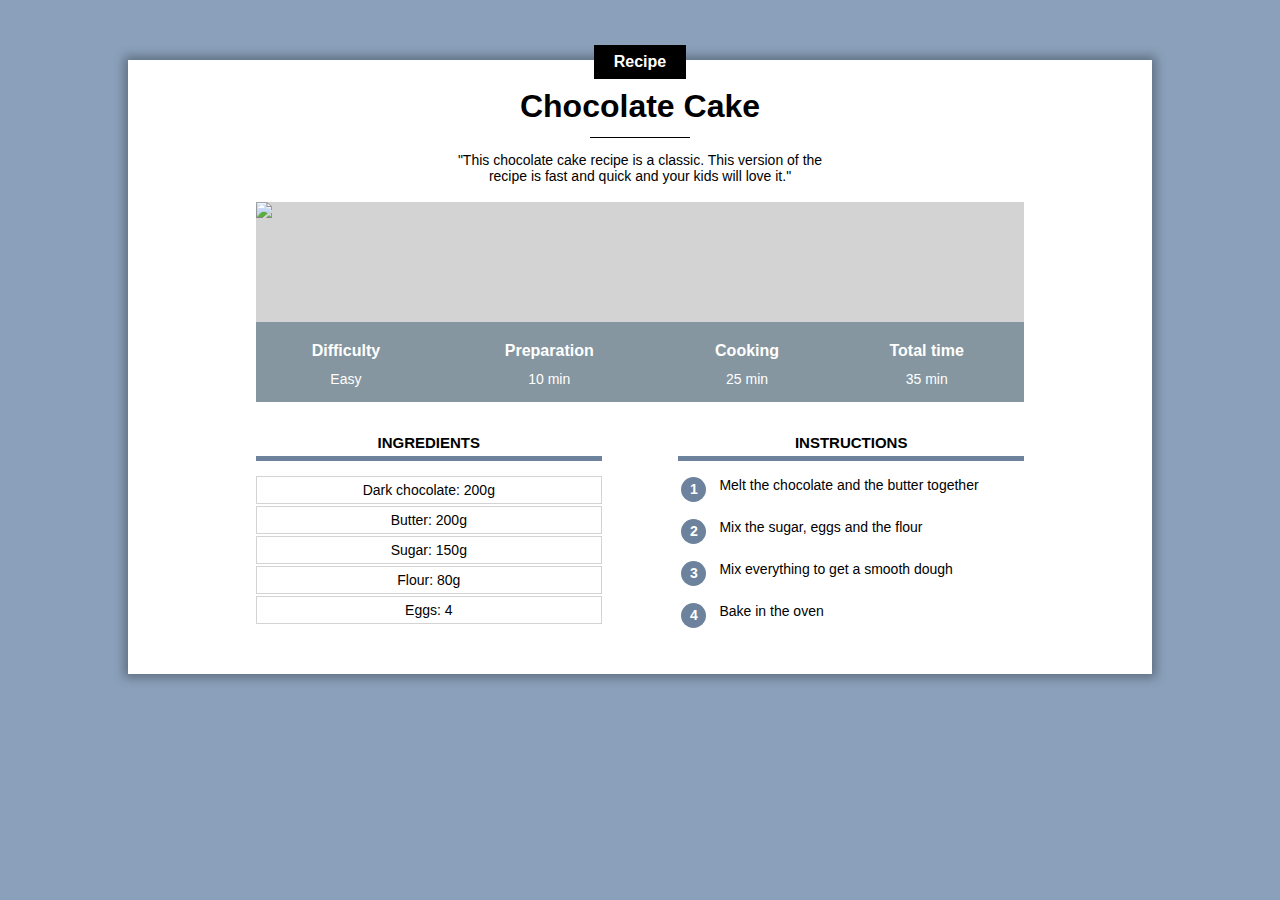
==== recipe.html @ fb1c7bb8 "Rename recipe_css.html to recipe.html" ====
<!DOCTYPE html>
<html lang="en">
    <head>
        <title>Chocolate Cake</title>
        <meta charset="UTF-8">
        <link rel="stylesheet" href="recipe.css">
    </head>
    <body>
        <div class="content">
            <div class="center category">
                <p class="category">Recipe</p>
            </div>

            <h1>Chocolate Cake</h1>

            <div class="separator"></div>

            <div class="center">
                <p class="description">"This chocolate cake recipe is a classic. This version of the recipe is fast and quick and your kids will love it."</p>
            </div>

            <div class="info">
                <img class="center info" src="https:jonathanroux.com/cake.jpg?id=999">

                <table class="info">
                    <tr>
                        <th>Difficulty</th>
                        <th>Preparation</th>
                        <th>Cooking</th>
                        <th>Total time</th>
                    </tr>
                    <tr>
                        <td>Easy</td>
                        <td>10 min</td>
                        <td>25 min</td>
                        <td>35 min</td>
                    </tr>
                </table>
            </div>

            <div>
                <div class="col1 col">
                    <h2>Ingredients</h2>
                    <div class="ingredients">
                        <p>Dark chocolate: 200g</p>
                        <p>Butter: 200g</p>
                        <p>Sugar: 150g</p>
                        <p>Flour: 80g</p>
                        <p>Eggs: 4</p>
                    </div>
                </div>

                <div class="col2 col">
                    <h2>Instructions</h2>
                    <table class="instructions">
                        <tr><td><p class="number"}>1</p></td><td class="instruction_step">Melt the chocolate and the butter together</td></tr>
                        <tr><td><p class="number"}>2</p></td><td class="instruction_step">Mix the sugar, eggs and the flour</td></tr>
                        <tr><td><p class="number"}>3</p></td><td class="instruction_step">Mix everything to get a smooth dough</td></tr>
                        <tr><td><p class="number"}>4</p></td><td class="instruction_step">Bake in the oven</td></tr>
                    </table>
                </div>
            </div>
        </div>
    </body>
</html>
---- recipe.css ----
* {
    overflow: auto;
}

body {
    background-color: #8BA1BB;
    font-family: Arial;
    margin: 0
}

div.content {
    background-color: white;
    margin: 60px 10% 80px 10%; 
    /* top, right, bottom, left */
    padding: 0px 10% 30px 10%;
    min-width: 360px;
    box-shadow: 0px 0px 10px 4px #00000050;
    overflow: visible;
}

h1 {
    text-align: center;
    margin-top: 5px;
    margin-bottom: 12px;
}

p.description {
    text-align: center;
    max-width: 400px;
    display: inline-block;
    font-size: 14px;
}

.center {
    text-align: center;
    width: 100%;
}

div.category {
    margin-bottom: 0px;
    margin-top: 0px;
    overflow: visible;
}

p.category {
    background-color: black;
    color: white;
    display: inline-block;
    margin-top: -15px;
    margin-bottom: 0px;
    padding: 8px 20px;
    font-weight: bold;
    font-size: 16px;
}

div.separator {
    height: 1px;
    width: 100px;
    background-color: black;
    margin-left: auto;
    margin-right: auto;
}

table.info {
    position:absolute; 
    bottom: 0px; 
    width: 100%; 
    color:white; 
    background-color: #6C8290C0; 
    height: 80px;
}

div.info {
    position:relative;
}

/* All the td of the table that has a info class */
table.info td {
    text-align: center;
    vertical-align: top;
    font-size: 14px;
}

table.info th {
    vertical-align: bottom;
    padding-bottom: 8px;
    font-size: 16px;
}

img.info {
    display: block;
    max-height: 400px;
    object-fit: cover;
    min-height: 200px;
    background-color: lightgray
}

div.col{
    width: 45%;
    margin-top: 20px;
}

div.col h2 {
    text-align: center;
    text-transform: uppercase;
    font-size: 15px;
    /* border: 10px solid black; */
    border-bottom: 5px solid #6C829D;
    padding-bottom: 5px;
}

div.col1 {
    display: inline-block;
    margin-right: 10%;
}

/* because col2 is a float, the content background won't follow if the col2 goes longer on the page. */
/* solution: add : overflow: auto; to the div.content. */
div.col2 {
    float: right; 
}

div.ingredients p {
    border: 1px solid lightgray;
    text-align: center;
    font-size: 14px;
    padding-top: 5px;
    padding-bottom: 5px;
    margin-top: 2px;
    margin-bottom: 2px;
}

table.instructions p.number {
    background-color: #6C829D;
    color: white;
    font-size: 14px;
    font-weight: bold;
    width: 25px;
    height: 25px;
    text-align: center;
    padding-top: 4px;
    box-sizing: border-box;
    border-radius: 50%;
    margin: 0;
}

table.instructions td.instruction_step {
    font-size: 14px;
    padding-left: 10px;
    padding-bottom: 10px;
}

table.instructions td{
    vertical-align: top;
}

table.instructions tr{
    height: 40px;
}
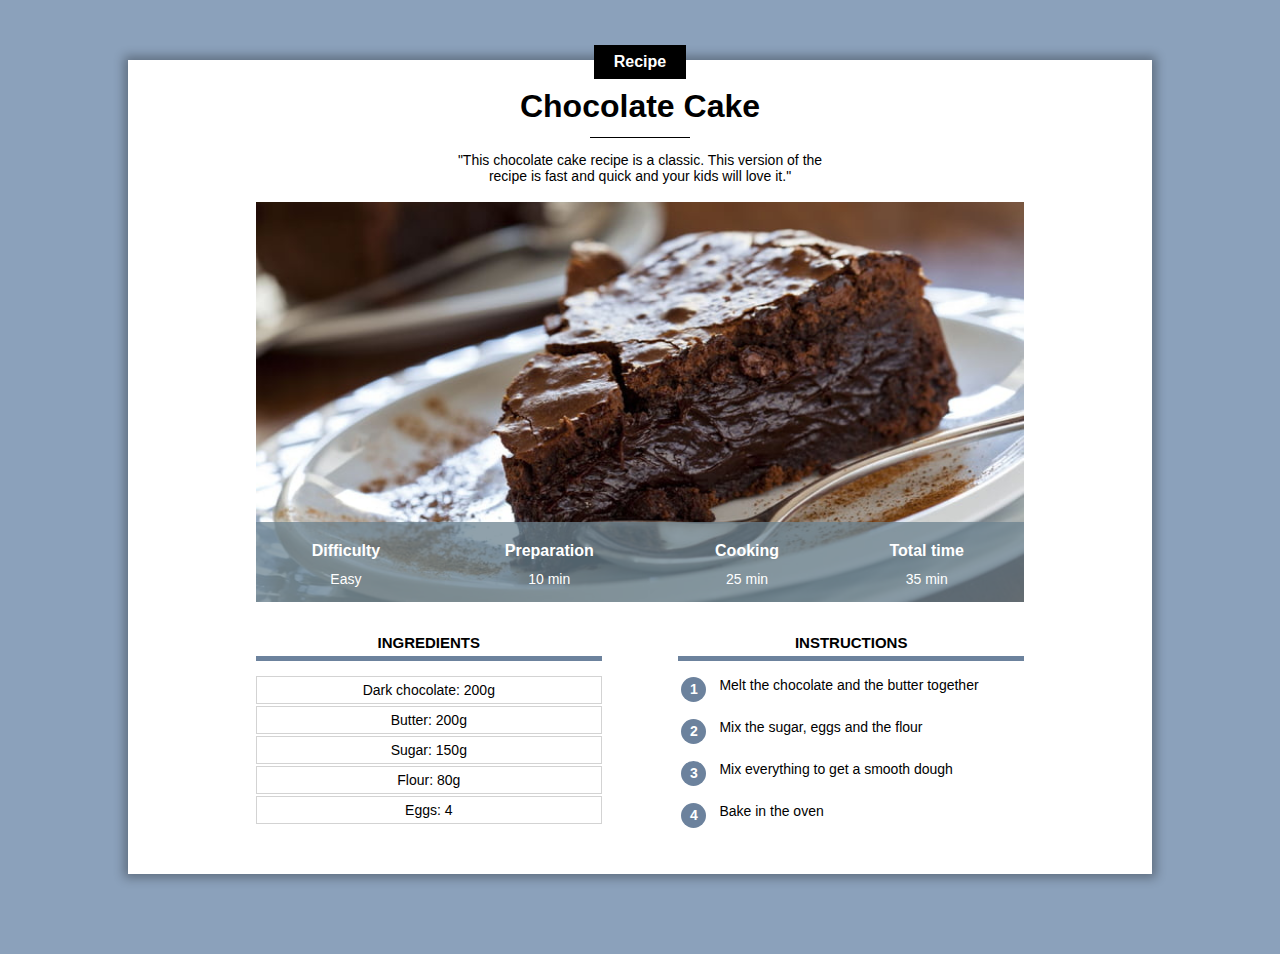
==== commit 0f15a53d: "Update recipe.html" ====
--- a/recipe.html
+++ b/recipe.html
@@ -20,7 +20,7 @@
             </div>
 
             <div class="info">
-                <img class="center info" src="https:jonathanroux.com/cake.jpg?id=999">
+                <img class="center info" src="cake.jpg">
 
                 <table class="info">
                     <tr>
